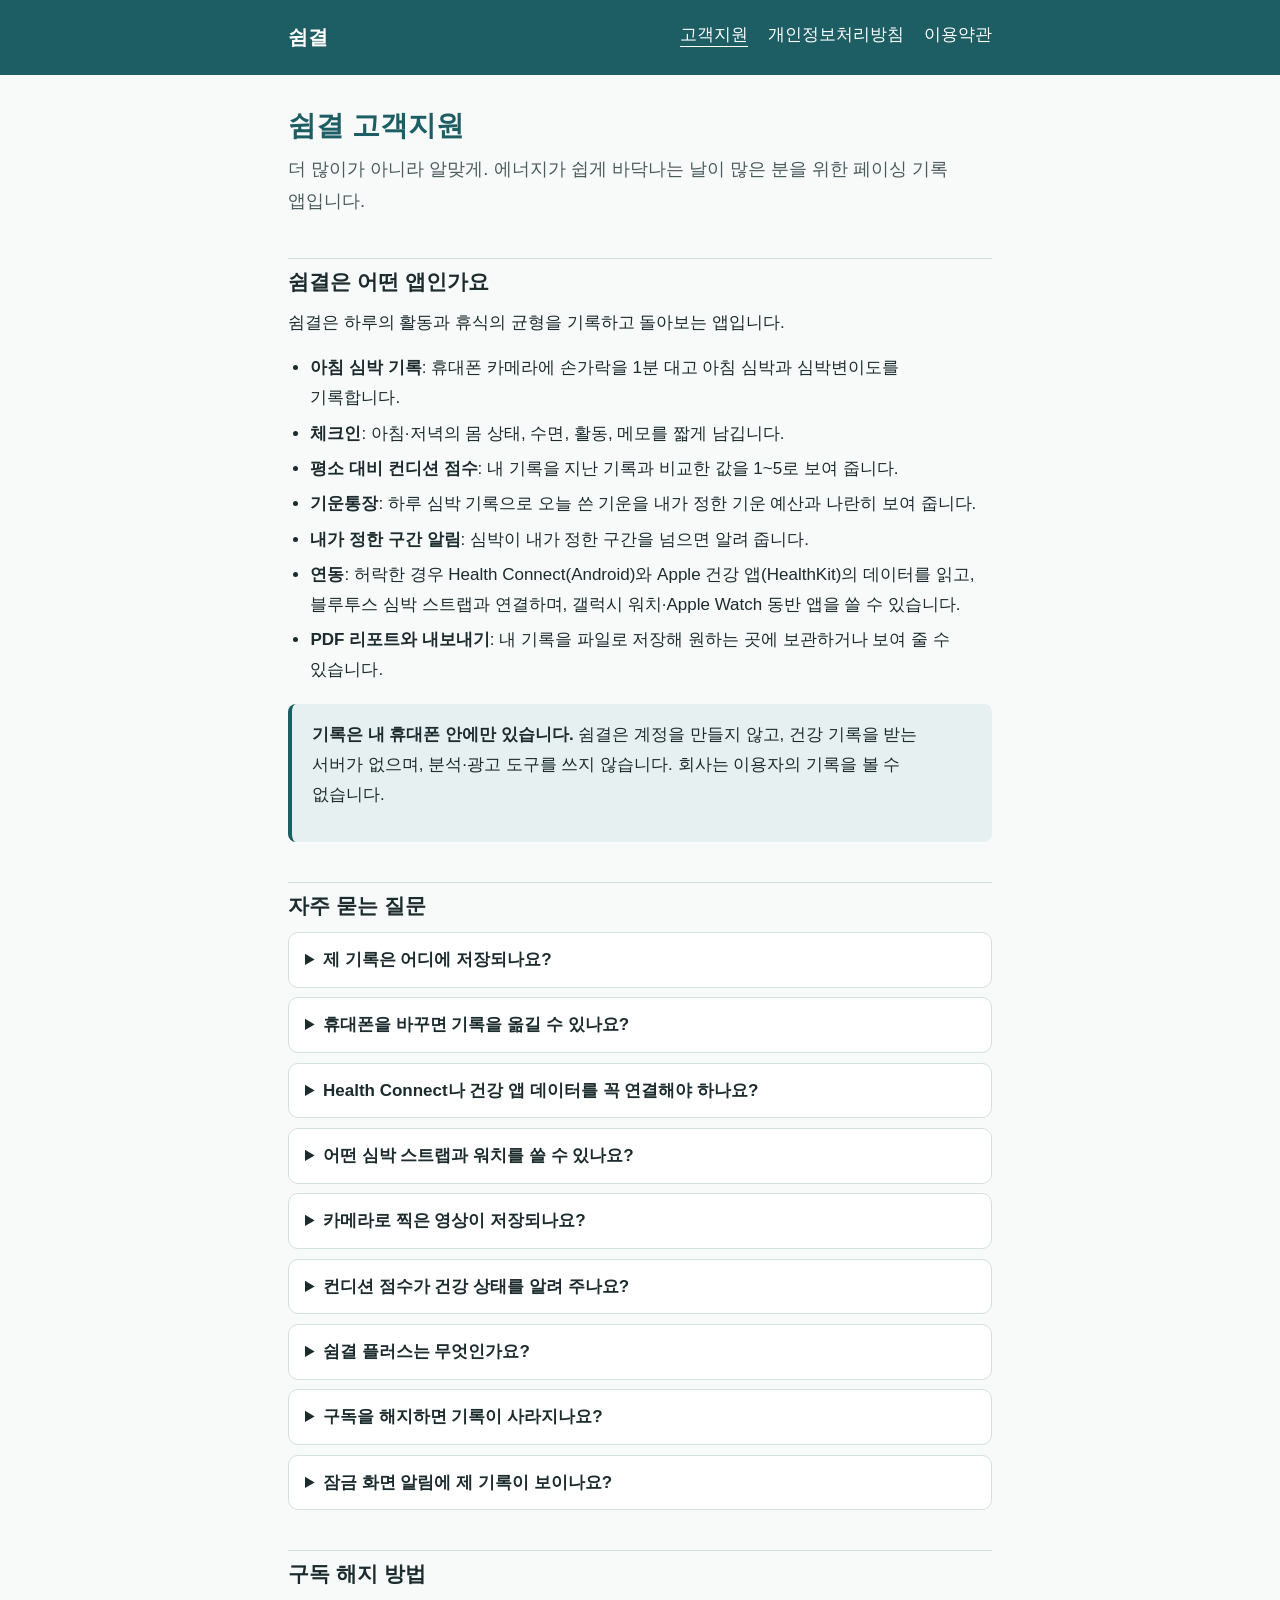
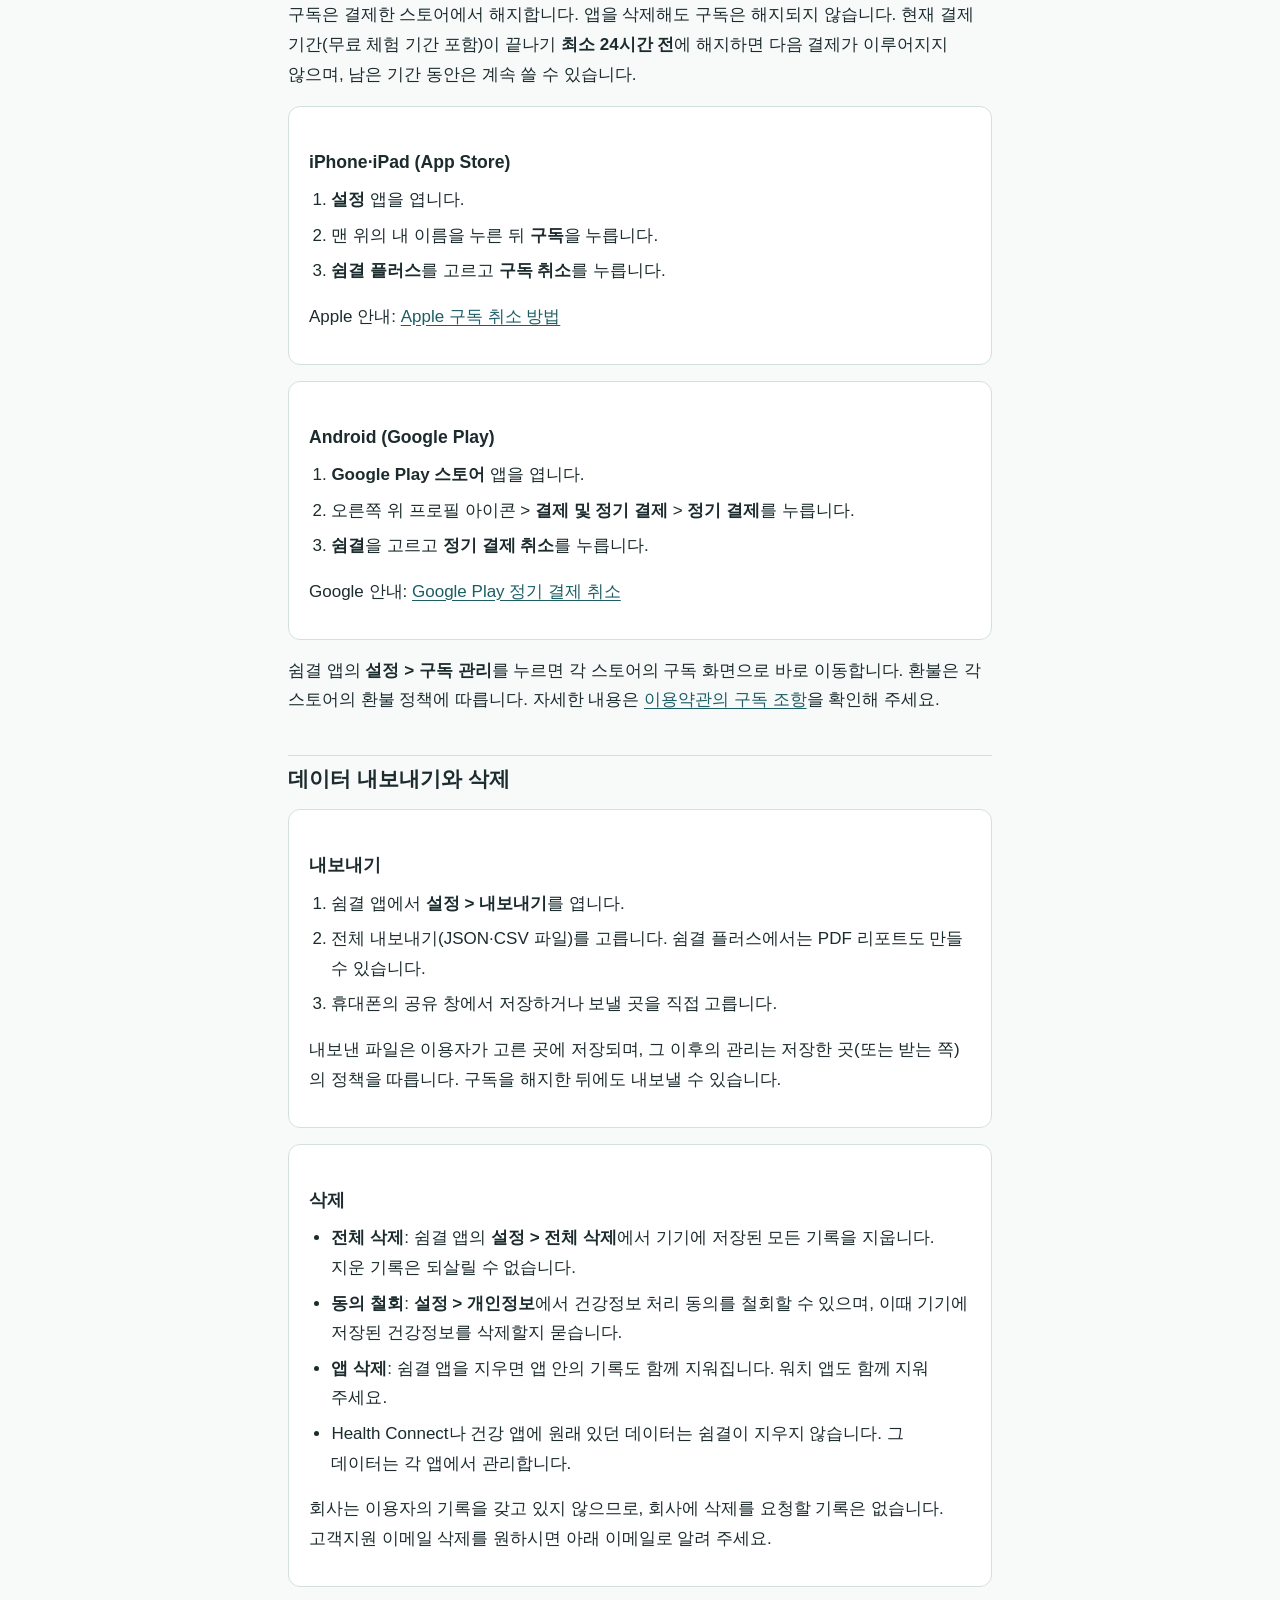
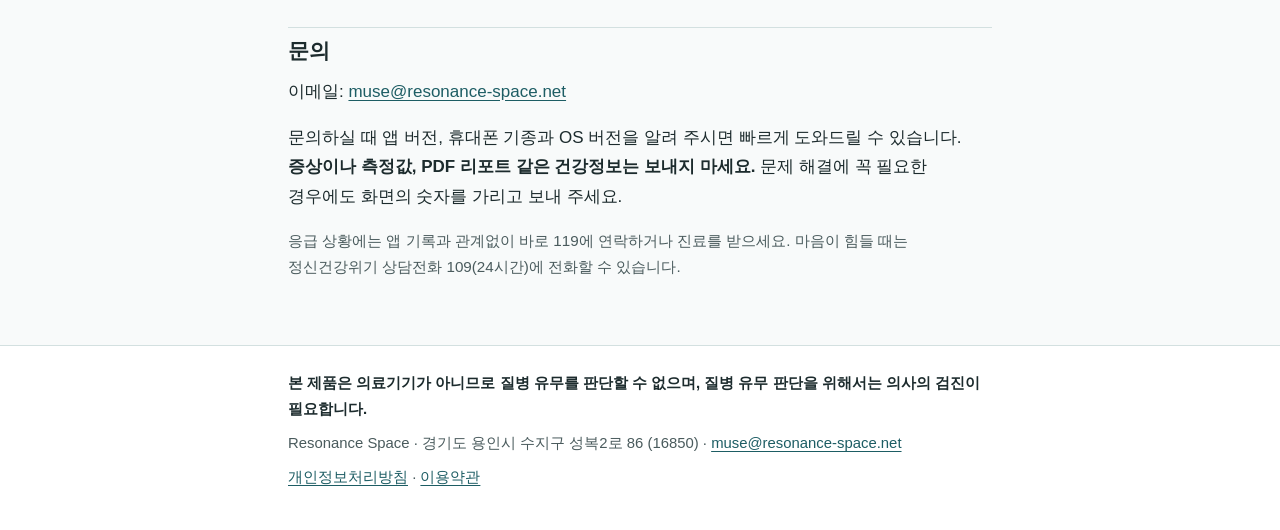
==== index.html @ 458374a5 "쉼결 support site: support, privacy policy, terms" ====
<!doctype html>
<html lang="ko">
<head>
<meta charset="utf-8">
<meta name="viewport" content="width=device-width, initial-scale=1">
<title>쉼결 고객지원</title>
<meta name="description" content="쉼결: 에너지 페이싱 기록 앱 고객지원. 자주 묻는 질문, 구독 해지, 데이터 내보내기와 삭제, 문의처.">
<meta name="theme-color" content="#1D5D64">
<meta name="referrer" content="no-referrer">
<link rel="stylesheet" href="style.css">
</head>
<body>
<a class="skip" href="#main">본문 바로가기</a>
<header class="site">
  <div class="wrap">
    <a class="brand" href="./">쉼결</a>
    <nav aria-label="사이트 메뉴">
      <ul>
        <li><a href="./" aria-current="page">고객지원</a></li>
        <li><a href="privacy.html">개인정보처리방침</a></li>
        <li><a href="terms.html">이용약관</a></li>
      </ul>
    </nav>
  </div>
</header>

<main id="main" class="wrap">
  <h1>쉼결 고객지원</h1>
  <p class="lead">더 많이가 아니라 알맞게. 에너지가 쉽게 바닥나는 날이 많은 분을 위한 페이싱 기록 앱입니다.</p>

  <h2 id="about">쉼결은 어떤 앱인가요</h2>
  <p>쉼결은 하루의 활동과 휴식의 균형을 기록하고 돌아보는 앱입니다.</p>
  <ul>
    <li><strong>아침 심박 기록</strong>: 휴대폰 카메라에 손가락을 1분 대고 아침 심박과 심박변이도를 기록합니다.</li>
    <li><strong>체크인</strong>: 아침·저녁의 몸 상태, 수면, 활동, 메모를 짧게 남깁니다.</li>
    <li><strong>평소 대비 컨디션 점수</strong>: 내 기록을 지난 기록과 비교한 값을 1~5로 보여 줍니다.</li>
    <li><strong>기운통장</strong>: 하루 심박 기록으로 오늘 쓴 기운을 내가 정한 기운 예산과 나란히 보여 줍니다.</li>
    <li><strong>내가 정한 구간 알림</strong>: 심박이 내가 정한 구간을 넘으면 알려 줍니다.</li>
    <li><strong>연동</strong>: 허락한 경우 Health Connect(Android)와 Apple 건강 앱(HealthKit)의 데이터를 읽고, 블루투스 심박 스트랩과 연결하며, 갤럭시 워치·Apple Watch 동반 앱을 쓸 수 있습니다.</li>
    <li><strong>PDF 리포트와 내보내기</strong>: 내 기록을 파일로 저장해 원하는 곳에 보관하거나 보여 줄 수 있습니다.</li>
  </ul>
  <div class="notice">
    <p><strong>기록은 내 휴대폰 안에만 있습니다.</strong> 쉼결은 계정을 만들지 않고, 건강 기록을 받는 서버가 없으며, 분석·광고 도구를 쓰지 않습니다. 회사는 이용자의 기록을 볼 수 없습니다.</p>
  </div>

  <h2 id="faq">자주 묻는 질문</h2>

  <details>
    <summary>제 기록은 어디에 저장되나요?</summary>
    <p>휴대폰(과 연결한 워치) 안의 암호화된 저장 공간에만 저장됩니다. 회사 서버로 보내지 않으며, iCloud·Google 자동 백업에도 포함되지 않습니다. 기록이 기기 밖으로 나가는 경우는 이용자가 직접 PDF나 내보내기 파일을 만들어 저장·공유할 곳을 고를 때뿐입니다.</p>
  </details>

  <details>
    <summary>휴대폰을 바꾸면 기록을 옮길 수 있나요?</summary>
    <p>기록은 자동 백업에 포함되지 않으므로, 휴대폰을 바꾸기 전에 <strong>설정 &gt; 내보내기</strong>에서 전체 내보내기 파일을 저장해 두세요. 새 휴대폰의 쉼결에서 이 파일을 불러올 수 있습니다. 내보내기 없이 휴대폰을 잃어버리거나 초기화하면 기록을 되살릴 수 없습니다.</p>
  </details>

  <details>
    <summary>Health Connect나 건강 앱 데이터를 꼭 연결해야 하나요?</summary>
    <p>아닙니다. 연결하지 않아도 카메라 아침 기록과 체크인으로 쓸 수 있습니다. 연결하면 하루 심박 기록으로 기운통장을 계산할 수 있습니다. 쉼결은 허락받은 항목을 읽기만 하며, 권한은 언제든 끌 수 있습니다.</p>
    <ul>
      <li>Android: Health Connect 앱(또는 설정 &gt; 보안 및 개인정보 보호 &gt; Health Connect) &gt; 앱 권한 &gt; 쉼결</li>
      <li>iPhone: 설정 &gt; 건강 &gt; 데이터 접근 및 기기 &gt; 쉼결</li>
    </ul>
  </details>

  <details>
    <summary>어떤 심박 스트랩과 워치를 쓸 수 있나요?</summary>
    <p>표준 블루투스 심박 서비스(Heart Rate Service)를 지원하는 가슴 스트랩(예: Polar H10)을 연결할 수 있습니다. 워치는 갤럭시 워치(Wear OS)와 Apple Watch 동반 앱을 지원합니다. 워치는 측정한 심박을 내 휴대폰으로만 직접 보냅니다.</p>
  </details>

  <details>
    <summary>카메라로 찍은 영상이 저장되나요?</summary>
    <p>저장되지 않습니다. 측정하는 동안 화면 밝기 변화만 기기 안에서 계산하고, 영상은 바로 버립니다. 카메라 측정값은 참고용이며 의료용 측정 장비가 아닙니다.</p>
  </details>

  <details>
    <summary>컨디션 점수가 건강 상태를 알려 주나요?</summary>
    <p>아닙니다. 이 점수는 내 기록을 평소와 비교한 값이며 건강 상태를 판단하지 않습니다. 쉼결은 의료기기가 아닙니다. 알림이 없다고 안전하다는 뜻이 아닙니다. 몸의 신호를 먼저 따르세요.</p>
  </details>

  <details>
    <summary>쉼결 플러스는 무엇인가요?</summary>
    <p>쉼결 플러스는 월간 또는 연간 자동 갱신 구독입니다. 처음 구독하면 7일 무료 체험을 이용할 수 있습니다(스토어 계정당 1회, 스토어 기준에 따름). 가격은 앱의 구독 화면과 App Store·Google Play에 표시된 금액을 확인해 주세요. 결제는 Apple App Store 또는 Google Play의 인앱 구독으로만 이루어집니다.</p>
  </details>

  <details>
    <summary>구독을 해지하면 기록이 사라지나요?</summary>
    <p>사라지지 않습니다. 해지한 뒤에도 기록 열람과 내보내기, 삭제를 할 수 있습니다. 기록은 이용자의 것입니다.</p>
  </details>

  <details>
    <summary>잠금 화면 알림에 제 기록이 보이나요?</summary>
    <p>기본 설정에서는 잠금 화면에 "쉼결 알림이 있어요."만 표시됩니다. 자세한 내용을 보이게 할지는 설정에서 고를 수 있습니다. 앱 잠금(생체인증·PIN)도 켤 수 있습니다.</p>
  </details>

  <h2 id="cancel">구독 해지 방법</h2>
  <p>구독은 결제한 스토어에서 해지합니다. 앱을 삭제해도 구독은 해지되지 않습니다. 현재 결제 기간(무료 체험 기간 포함)이 끝나기 <strong>최소 24시간 전</strong>에 해지하면 다음 결제가 이루어지지 않으며, 남은 기간 동안은 계속 쓸 수 있습니다.</p>
  <div class="card">
    <h3>iPhone·iPad (App Store)</h3>
    <ol>
      <li><strong>설정</strong> 앱을 엽니다.</li>
      <li>맨 위의 내 이름을 누른 뒤 <strong>구독</strong>을 누릅니다.</li>
      <li><strong>쉼결 플러스</strong>를 고르고 <strong>구독 취소</strong>를 누릅니다.</li>
    </ol>
    <p>Apple 안내: <a href="https://support.apple.com/ko-kr/118428">Apple 구독 취소 방법</a></p>
  </div>
  <div class="card">
    <h3>Android (Google Play)</h3>
    <ol>
      <li><strong>Google Play 스토어</strong> 앱을 엽니다.</li>
      <li>오른쪽 위 프로필 아이콘 &gt; <strong>결제 및 정기 결제</strong> &gt; <strong>정기 결제</strong>를 누릅니다.</li>
      <li><strong>쉼결</strong>을 고르고 <strong>정기 결제 취소</strong>를 누릅니다.</li>
    </ol>
    <p>Google 안내: <a href="https://support.google.com/googleplay/answer/7018481?hl=ko">Google Play 정기 결제 취소</a></p>
  </div>
  <p>쉼결 앱의 <strong>설정 &gt; 구독 관리</strong>를 누르면 각 스토어의 구독 화면으로 바로 이동합니다. 환불은 각 스토어의 환불 정책에 따릅니다. 자세한 내용은 <a href="terms.html#subscription">이용약관의 구독 조항</a>을 확인해 주세요.</p>

  <h2 id="data">데이터 내보내기와 삭제</h2>
  <div class="card">
    <h3>내보내기</h3>
    <ol>
      <li>쉼결 앱에서 <strong>설정 &gt; 내보내기</strong>를 엽니다.</li>
      <li>전체 내보내기(JSON·CSV 파일)를 고릅니다. 쉼결 플러스에서는 PDF 리포트도 만들 수 있습니다.</li>
      <li>휴대폰의 공유 창에서 저장하거나 보낼 곳을 직접 고릅니다.</li>
    </ol>
    <p>내보낸 파일은 이용자가 고른 곳에 저장되며, 그 이후의 관리는 저장한 곳(또는 받는 쪽)의 정책을 따릅니다. 구독을 해지한 뒤에도 내보낼 수 있습니다.</p>
  </div>
  <div class="card">
    <h3>삭제</h3>
    <ul>
      <li><strong>전체 삭제</strong>: 쉼결 앱의 <strong>설정 &gt; 전체 삭제</strong>에서 기기에 저장된 모든 기록을 지웁니다. 지운 기록은 되살릴 수 없습니다.</li>
      <li><strong>동의 철회</strong>: <strong>설정 &gt; 개인정보</strong>에서 건강정보 처리 동의를 철회할 수 있으며, 이때 기기에 저장된 건강정보를 삭제할지 묻습니다.</li>
      <li><strong>앱 삭제</strong>: 쉼결 앱을 지우면 앱 안의 기록도 함께 지워집니다. 워치 앱도 함께 지워 주세요.</li>
      <li>Health Connect나 건강 앱에 원래 있던 데이터는 쉼결이 지우지 않습니다. 그 데이터는 각 앱에서 관리합니다.</li>
    </ul>
    <p>회사는 이용자의 기록을 갖고 있지 않으므로, 회사에 삭제를 요청할 기록은 없습니다. 고객지원 이메일 삭제를 원하시면 아래 이메일로 알려 주세요.</p>
  </div>

  <h2 id="contact">문의</h2>
  <p>이메일: <a href="mailto:muse@resonance-space.net">muse@resonance-space.net</a></p>
  <p>문의하실 때 앱 버전, 휴대폰 기종과 OS 버전을 알려 주시면 빠르게 도와드릴 수 있습니다. <strong>증상이나 측정값, PDF 리포트 같은 건강정보는 보내지 마세요.</strong> 문제 해결에 꼭 필요한 경우에도 화면의 숫자를 가리고 보내 주세요.</p>
  <p class="meta">응급 상황에는 앱 기록과 관계없이 바로 119에 연락하거나 진료를 받으세요. 마음이 힘들 때는 정신건강위기 상담전화 109(24시간)에 전화할 수 있습니다.</p>
</main>

<footer class="site">
  <div class="wrap">
    <p class="disclaimer">본 제품은 의료기기가 아니므로 질병 유무를 판단할 수 없으며, 질병 유무 판단을 위해서는 의사의 검진이 필요합니다.</p>
    <p>Resonance Space · 경기도 용인시 수지구 성복2로 86 (16850) · <a href="mailto:muse@resonance-space.net">muse@resonance-space.net</a></p>
    <p><a href="privacy.html">개인정보처리방침</a> · <a href="terms.html">이용약관</a></p>
  </div>
</footer>
</body>
</html>
---- style.css ----
:root {
  --brand: #1D5D64;
  --brand-strong: #164A50;
  --brand-soft: #E6F0F0;
  --bg: #F8FAFA;
  --surface: #FFFFFF;
  --text: #1C2B2D;
  --muted: #4A5B5D;
  --line: #D3E0E0;
  --focus: #E0A64B;
  color-scheme: light dark;
}
@media (prefers-color-scheme: dark) {
  :root {
    --brand: #7FC4CB;
    --brand-strong: #A3D7DC;
    --brand-soft: #173436;
    --bg: #101B1C;
    --surface: #162426;
    --text: #E4EEEE;
    --muted: #A9BCBE;
    --line: #2A4043;
  }
}
* { box-sizing: border-box; }
html { -webkit-text-size-adjust: 100%; }
body {
  margin: 0;
  background: var(--bg);
  color: var(--text);
  font-family: -apple-system, BlinkMacSystemFont, "Apple SD Gothic Neo", "Noto Sans KR", "Malgun Gothic", "Segoe UI", Roboto, sans-serif;
  font-size: 1.0625rem;
  line-height: 1.75;
  word-break: keep-all;
  overflow-wrap: anywhere;
}
a { color: var(--brand); text-underline-offset: 3px; }
a:hover { color: var(--brand-strong); }
:focus-visible { outline: 3px solid var(--focus); outline-offset: 2px; border-radius: 4px; }
.skip {
  position: absolute; left: -9999px; top: 0;
  background: var(--surface); color: var(--text); padding: .5rem 1rem;
}
.skip:focus { left: 1rem; top: 1rem; z-index: 10; }
header.site {
  background: var(--brand);
  color: #fff;
}
@media (prefers-color-scheme: dark) { header.site { background: #1D5D64; } }
header.site .wrap { display: flex; flex-wrap: wrap; align-items: center; justify-content: space-between; gap: .5rem 1.5rem; padding-top: 1rem; padding-bottom: 1rem; }
header.site .brand { color: #fff; text-decoration: none; font-weight: 700; font-size: 1.25rem; }
header.site nav ul { list-style: none; margin: 0; padding: 0; display: flex; flex-wrap: wrap; gap: .25rem 1.25rem; }
header.site nav a { color: #fff; text-decoration: none; padding: .25rem 0; display: inline-block; }
header.site nav a[aria-current="page"] { text-decoration: underline; text-underline-offset: 6px; }
.wrap { max-width: 46rem; margin: 0 auto; padding-left: 1rem; padding-right: 1rem; }
main { padding-top: 2rem; padding-bottom: 3rem; }
h1 { font-size: 1.75rem; line-height: 1.35; margin: 0 0 .5rem; color: var(--brand); }
h2 { font-size: 1.3rem; line-height: 1.4; margin: 2.5rem 0 .75rem; padding-top: .5rem; border-top: 1px solid var(--line); }
h3 { font-size: 1.1rem; margin: 1.5rem 0 .5rem; }
p, ul, ol { margin: 0 0 1rem; }
ul, ol { padding-left: 1.4rem; }
li { margin-bottom: .35rem; }
.lead { font-size: 1.15rem; color: var(--muted); }
.meta { color: var(--muted); font-size: .95rem; }
.card {
  background: var(--surface);
  border: 1px solid var(--line);
  border-radius: 12px;
  padding: 1rem 1.25rem;
  margin: 1rem 0;
}
.notice {
  background: var(--brand-soft);
  border-left: 4px solid var(--brand);
  border-radius: 8px;
  padding: 1rem 1.25rem;
  margin: 1.25rem 0;
}
.table-scroll { overflow-x: auto; margin: 0 0 1rem; }
table { border-collapse: collapse; width: 100%; font-size: .97rem; background: var(--surface); }
th, td { border: 1px solid var(--line); padding: .55rem .7rem; text-align: left; vertical-align: top; }
th { background: var(--brand-soft); }
details { background: var(--surface); border: 1px solid var(--line); border-radius: 10px; padding: .75rem 1rem; margin: .6rem 0; }
summary { cursor: pointer; font-weight: 600; }
details[open] summary { margin-bottom: .5rem; }
.toc ol { columns: 1; }
@media (min-width: 640px) { .toc ol { columns: 2; column-gap: 2rem; } }
footer.site { border-top: 1px solid var(--line); background: var(--surface); padding: 1.5rem 0 2rem; font-size: .93rem; color: var(--muted); }
footer.site p { margin-bottom: .5rem; }
footer.site .disclaimer { color: var(--text); font-weight: 600; }
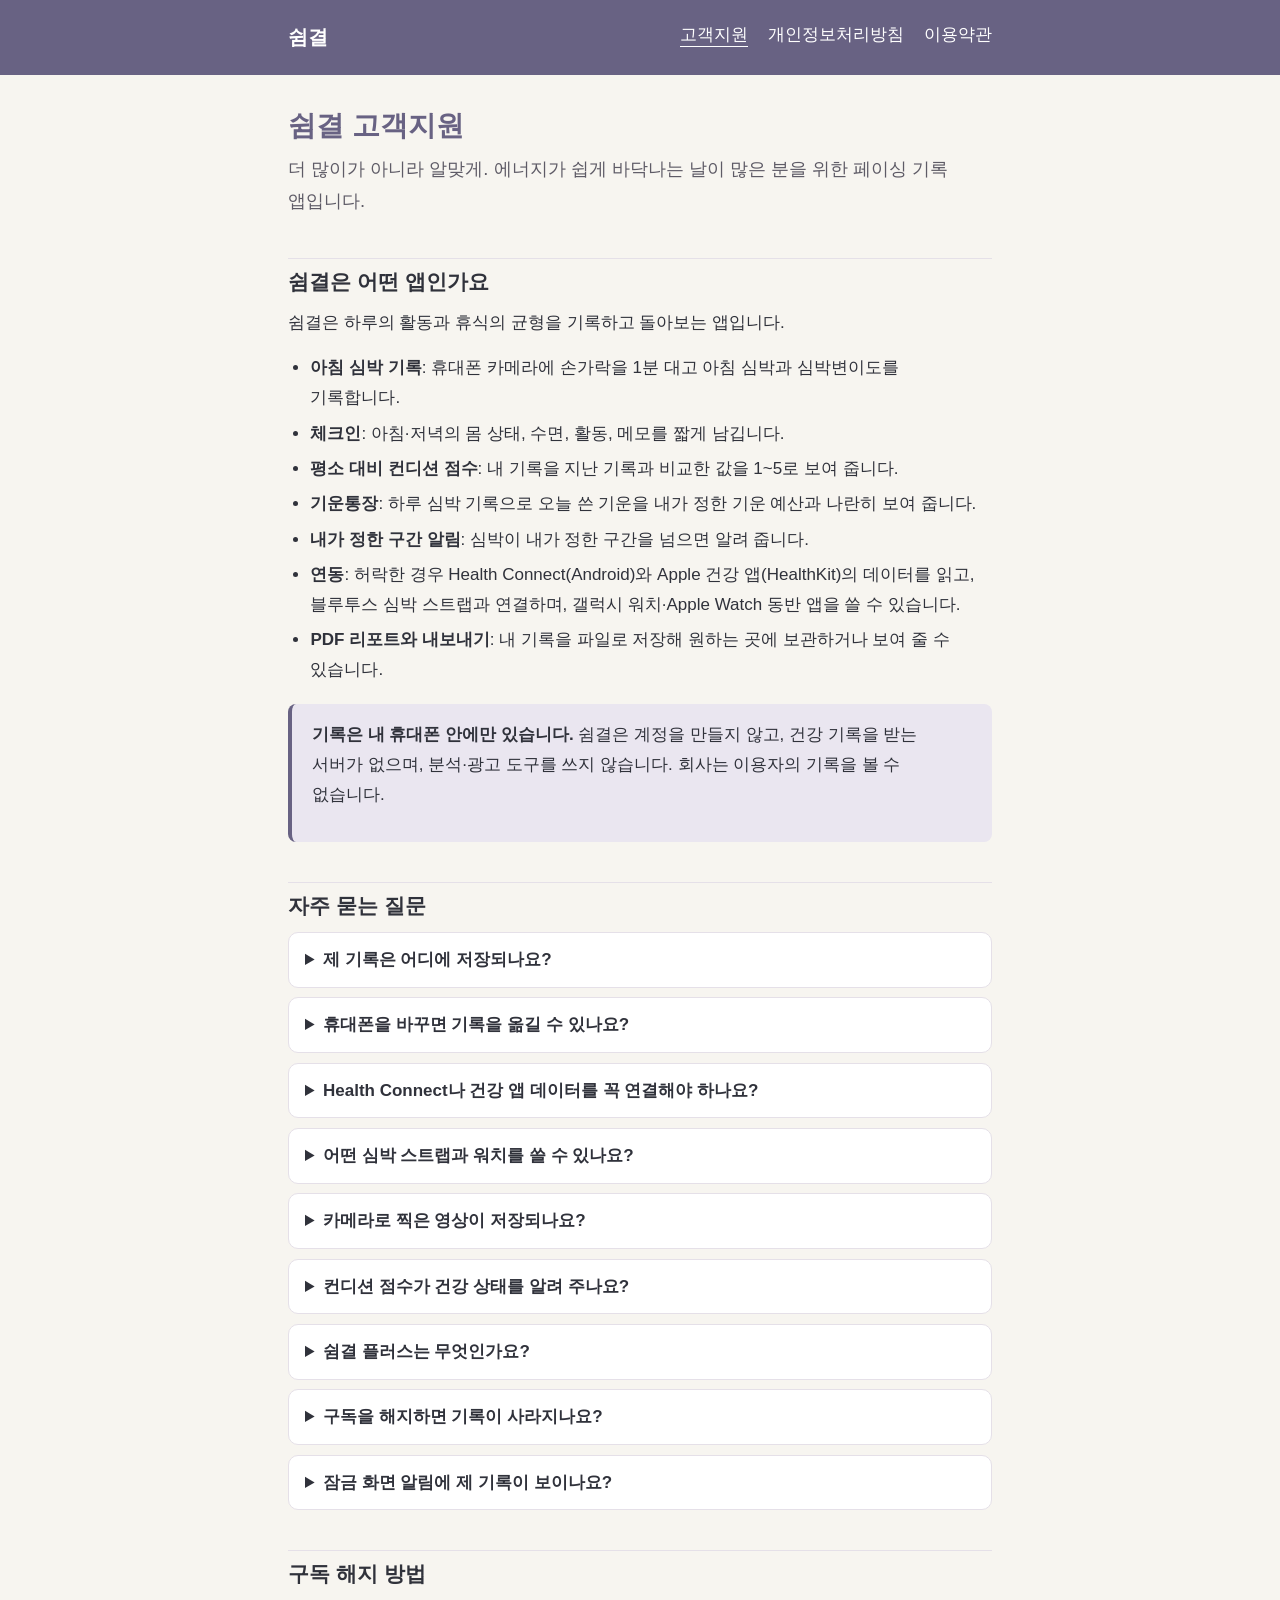
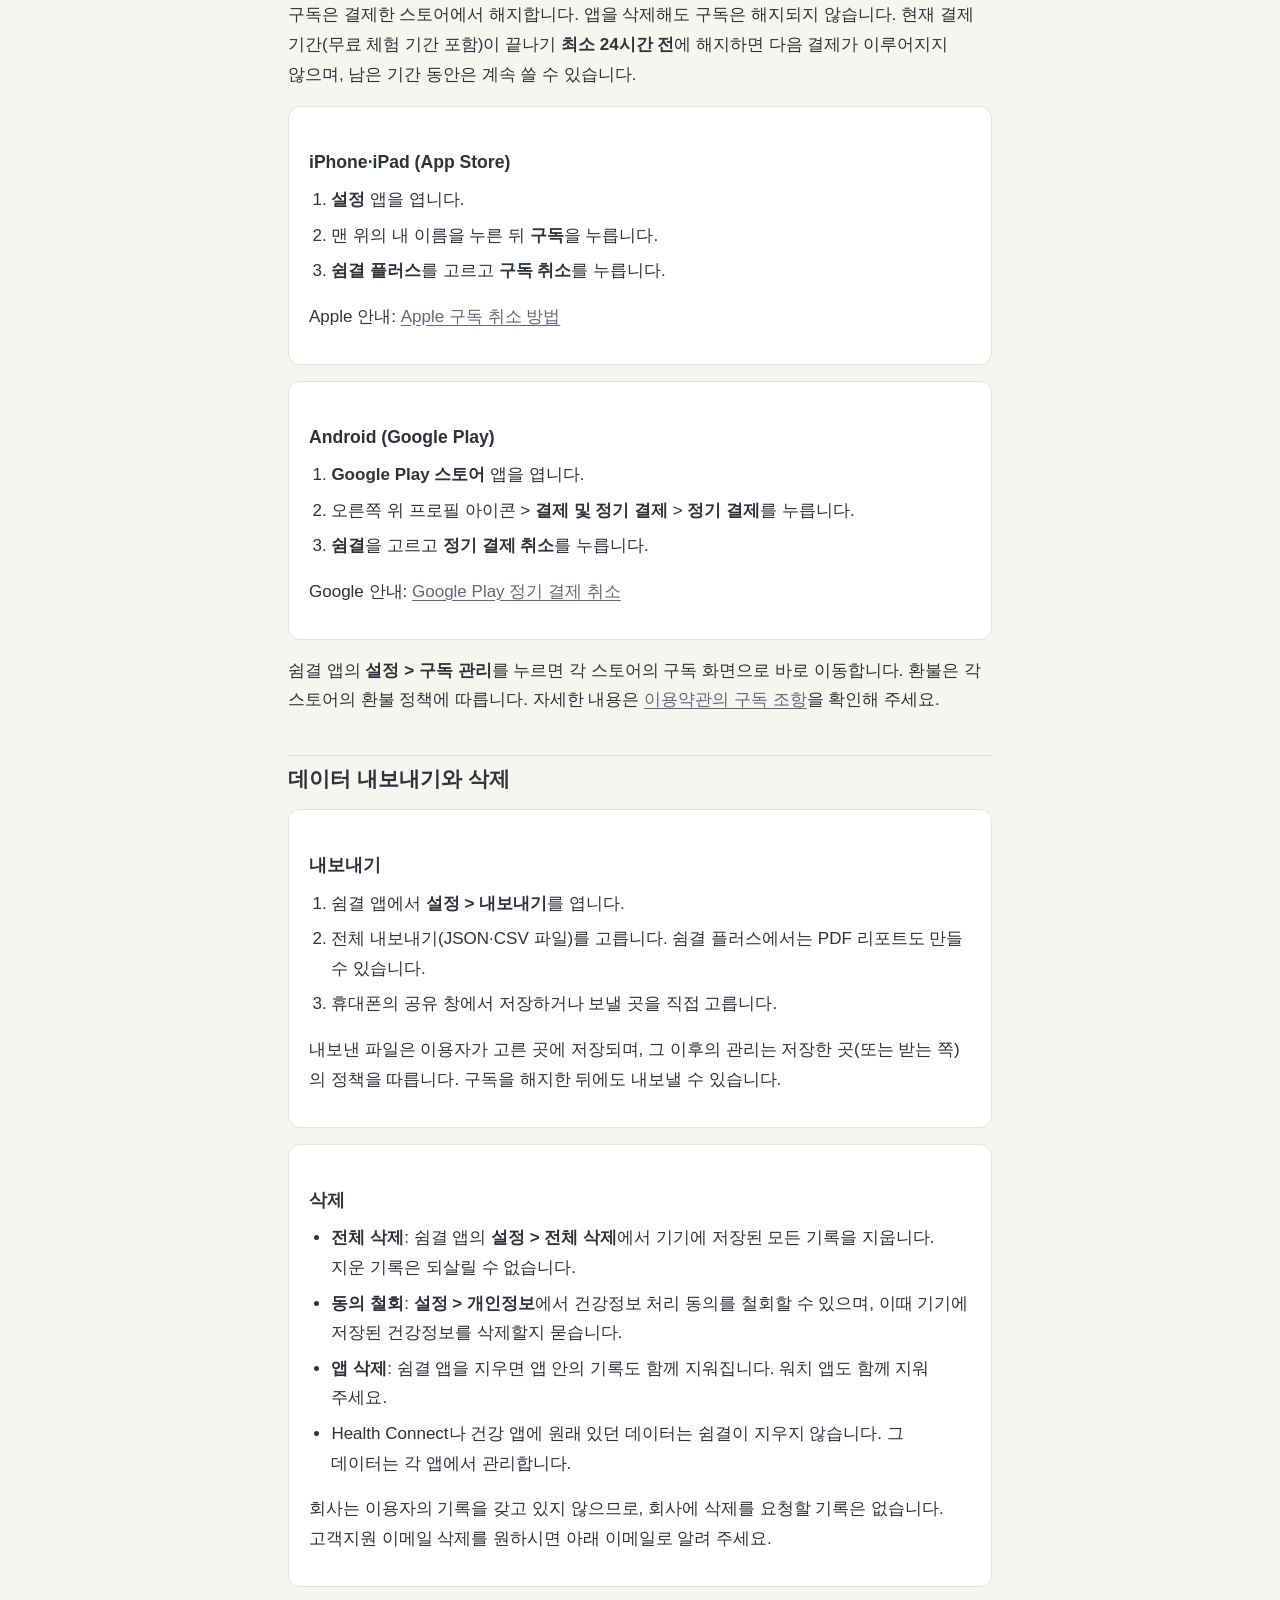
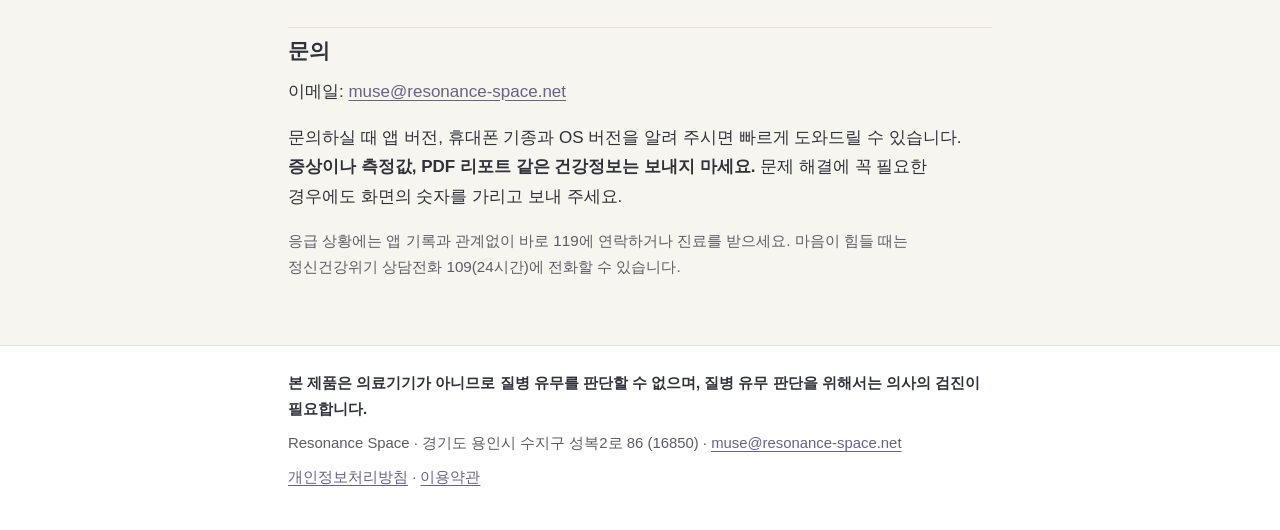
==== commit 1e4a0302: "theme-color 아이리스" ====
--- a/index.html
+++ b/index.html
@@ -5,7 +5,7 @@
 <meta name="viewport" content="width=device-width, initial-scale=1">
 <title>쉼결 고객지원</title>
 <meta name="description" content="쉼결: 에너지 페이싱 기록 앱 고객지원. 자주 묻는 질문, 구독 해지, 데이터 내보내기와 삭제, 문의처.">
-<meta name="theme-color" content="#1D5D64">
+<meta name="theme-color" content="#686283">
 <meta name="referrer" content="no-referrer">
 <link rel="stylesheet" href="style.css">
 </head>
--- a/style.css
+++ b/style.css
@@ -1,25 +1,25 @@
 :root {
-  --brand: #1D5D64;
-  --brand-strong: #164A50;
-  --brand-soft: #E6F0F0;
-  --bg: #F8FAFA;
+  --brand: #686283;
+  --brand-strong: #4F4A66;
+  --brand-soft: #EAE6F0;
+  --bg: #F7F5F0;
   --surface: #FFFFFF;
-  --text: #1C2B2D;
-  --muted: #4A5B5D;
-  --line: #D3E0E0;
-  --focus: #E0A64B;
+  --text: #30323B;
+  --muted: #5E5B66;
+  --line: #E5E0E8;
+  --focus: #9A92AE;
   color-scheme: light dark;
 }
 @media (prefers-color-scheme: dark) {
   :root {
-    --brand: #7FC4CB;
-    --brand-strong: #A3D7DC;
-    --brand-soft: #173436;
-    --bg: #101B1C;
-    --surface: #162426;
-    --text: #E4EEEE;
-    --muted: #A9BCBE;
-    --line: #2A4043;
+    --brand: #CCC0E3;
+    --brand-strong: #EDE4FA;
+    --brand-soft: #36303F;
+    --bg: #1E1D23;
+    --surface: #27252D;
+    --text: #F1EDF4;
+    --muted: #BDB7C5;
+    --line: #46414D;
   }
 }
 * { box-sizing: border-box; }
@@ -46,7 +46,7 @@
   background: var(--brand);
   color: #fff;
 }
-@media (prefers-color-scheme: dark) { header.site { background: #1D5D64; } }
+@media (prefers-color-scheme: dark) { header.site { background: #36303F; } }
 header.site .wrap { display: flex; flex-wrap: wrap; align-items: center; justify-content: space-between; gap: .5rem 1.5rem; padding-top: 1rem; padding-bottom: 1rem; }
 header.site .brand { color: #fff; text-decoration: none; font-weight: 700; font-size: 1.25rem; }
 header.site nav ul { list-style: none; margin: 0; padding: 0; display: flex; flex-wrap: wrap; gap: .25rem 1.25rem; }
